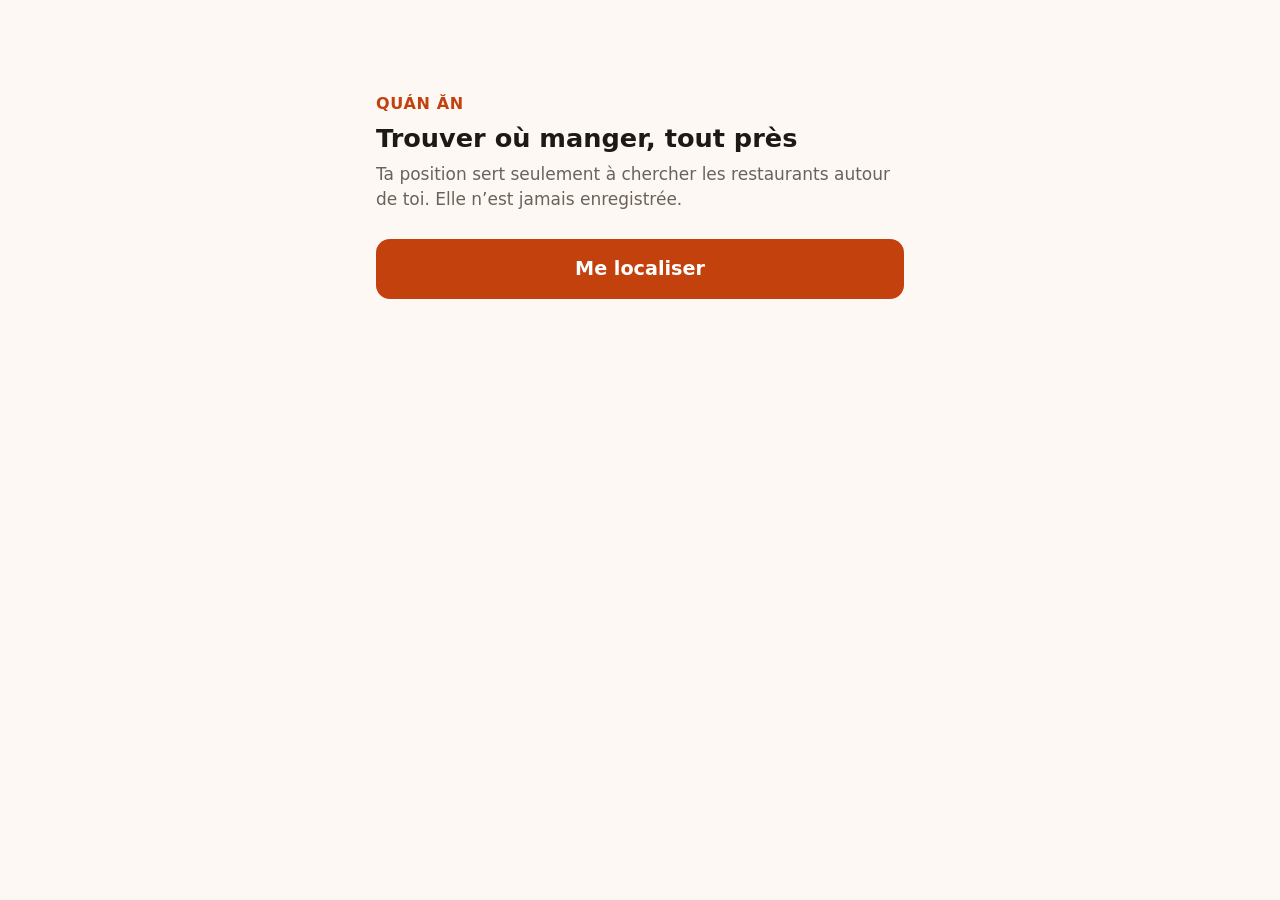
==== quan-an/index.html @ 2bb87a95 "Ajoute la PWA Quán ăn (restaurants au Vietnam) dans /quan-an/ Co-Authored-By: Claude Opus 5.5 <norep" ====
<!doctype html>
<html lang="fr">
<head>
  <meta charset="utf-8">
  <meta name="viewport" content="width=device-width, initial-scale=1, viewport-fit=cover">
  <title>Quán ăn — restaurants près de moi</title>
  <meta name="description" content="Trouver un restaurant au Vietnam et montrer sa commande en vietnamien.">
  <meta name="theme-color" content="#c2410c">
  <link rel="manifest" href="manifest.webmanifest">
  <link rel="icon" href="icons/icon-192.png" type="image/png">
  <link rel="apple-touch-icon" href="icons/icon-192.png">
  <meta name="apple-mobile-web-app-capable" content="yes">
  <link rel="stylesheet" href="src/style.css">
</head>
<body>
  <main id="app" aria-live="polite">
    <!-- Accueil -->
    <section id="screen-home" class="screen">
      <div class="hero">
        <p class="logo" lang="vi">Quán ăn</p>
        <h1>Trouver où manger, tout près</h1>
        <p class="lead">Ta position sert seulement à chercher les restaurants autour de toi. Elle n’est jamais enregistrée.</p>
      </div>
      <button id="btn-locate" class="btn primary big" type="button">Me localiser</button>
      <p id="home-status" class="status" role="status"></p>
    </section>

    <!-- Rayon + budget -->
    <section id="screen-search" class="screen" hidden>
      <h1>Ta recherche</h1>
      <form id="search-form" novalidate>
        <label for="budget" class="label">Ton budget</label>
        <div class="budget-field">
          <input id="budget" name="budget" type="text" inputmode="numeric" autocomplete="off"
                 placeholder="Montant en dongs" aria-describedby="budget-error">
          <span class="suffix" aria-hidden="true">₫</span>
        </div>
        <p id="budget-error" class="error" role="alert"></p>

        <p class="label" id="radius-label">Chercher dans un rayon de</p>
        <div class="radius-grid" role="group" aria-labelledby="radius-label">
          <button type="button" class="btn radius" value="1">1 km</button>
          <button type="button" class="btn radius" value="3">3 km</button>
          <button type="button" class="btn radius" value="5">5 km</button>
          <button type="button" class="btn radius" value="10">10 km</button>
        </div>
      </form>
      <button id="btn-relocate" class="btn link" type="button">Me relocaliser</button>
    </section>

    <!-- Chargement -->
    <section id="screen-loading" class="screen center" hidden>
      <div class="spinner" aria-hidden="true"></div>
      <p id="loading-text" class="status">Recherche…</p>
    </section>

    <!-- Résultats -->
    <section id="screen-results" class="screen" hidden>
      <header class="results-head">
        <h1 id="results-title">Résultats</h1>
        <button id="btn-new" class="btn secondary" type="button">Nouvelle recherche</button>
      </header>
      <div id="results-notice"></div>
      <ol id="results-list" class="cards"></ol>
    </section>

    <!-- Erreur -->
    <section id="screen-error" class="screen center" hidden>
      <h1 id="error-title">Oups</h1>
      <p id="error-text" class="lead"></p>
      <button id="btn-error-retry" class="btn primary big" type="button">Réessayer</button>
      <div id="error-saved"></div>
    </section>
  </main>

  <!-- Plein écran « Montrer » -->
  <div id="show" class="show" role="dialog" aria-modal="true" aria-labelledby="show-name" hidden>
    <p id="show-name" class="show-name" lang="vi"></p>
    <p id="show-phrase" class="show-phrase" lang="vi"></p>
    <button id="btn-close" class="btn secondary big" type="button">Fermer</button>
  </div>

  <template id="card-template">
    <li class="card">
      <p class="card-name" lang="vi"></p>
      <p class="card-meta"><span class="card-distance"></span> · <span class="card-type"></span></p>
      <div class="card-actions">
        <a class="btn secondary card-route" target="_blank" rel="noopener">Itinéraire</a>
        <button class="btn primary card-show" type="button">Montrer</button>
      </div>
    </li>
  </template>

  <script type="module" src="src/app.js"></script>
</body>
</html>
---- quan-an/src/style.css ----
:root {
  --bg: #fdf8f3;
  --surface: #ffffff;
  --text: #1c1917;
  --muted: #6b625b;
  --border: #e7ddd3;
  --accent: #c2410c;
  --accent-text: #ffffff;
  --accent-soft: #fde7d9;
  --error: #b91c1c;
  --radius: 14px;
  color-scheme: light dark;
}

@media (prefers-color-scheme: dark) {
  :root {
    --bg: #171412;
    --surface: #221e1b;
    --text: #f5efe9;
    --muted: #b3a89e;
    --border: #3a332e;
    --accent: #f97316;
    --accent-text: #1c1917;
    --accent-soft: #3b2417;
    --error: #f87171;
  }
}

* { box-sizing: border-box; }

html, body { margin: 0; }

body {
  background: var(--bg);
  color: var(--text);
  font-family: system-ui, -apple-system, "Segoe UI", Roboto, "Noto Sans", sans-serif;
  font-size: 17px;
  line-height: 1.45;
  -webkit-text-size-adjust: 100%;
}

main {
  max-width: 560px;
  margin: 0 auto;
  padding: max(20px, env(safe-area-inset-top)) 16px max(24px, env(safe-area-inset-bottom));
  min-height: 100dvh;
}

[hidden] { display: none !important; }

.screen { display: flex; flex-direction: column; gap: 16px; }
.screen.center { min-height: 70dvh; justify-content: center; align-items: stretch; text-align: center; }

h1 { font-size: 1.6rem; line-height: 1.2; margin: 0; }

.hero { margin: 8vh 0 12px; }
.logo { font-size: 1rem; font-weight: 700; letter-spacing: .04em; color: var(--accent); margin: 0 0 8px; text-transform: uppercase; }
.lead { color: var(--muted); margin: 8px 0 0; }
.status { color: var(--muted); min-height: 1.4em; margin: 0; }
.error { color: var(--error); font-weight: 600; min-height: 1.4em; margin: 4px 0 0; }

.label { display: block; font-weight: 600; margin: 12px 0 8px; }

.budget-field { position: relative; }
.budget-field input {
  width: 100%;
  font-size: 1.6rem;
  padding: 14px 48px 14px 16px;
  border: 2px solid var(--border);
  border-radius: var(--radius);
  background: var(--surface);
  color: var(--text);
}
.budget-field input:focus { outline: none; border-color: var(--accent); }
.budget-field input[aria-invalid="true"] { border-color: var(--error); }
.suffix { position: absolute; right: 16px; top: 50%; transform: translateY(-50%); font-size: 1.5rem; color: var(--muted); }

.btn {
  display: inline-flex; align-items: center; justify-content: center;
  min-height: 48px; padding: 10px 18px;
  font: inherit; font-weight: 600;
  border-radius: var(--radius);
  border: 2px solid transparent;
  cursor: pointer; text-decoration: none;
  -webkit-tap-highlight-color: transparent;
}
.btn:focus-visible { outline: 3px solid var(--accent); outline-offset: 2px; }
.btn.primary { background: var(--accent); color: var(--accent-text); }
.btn.secondary { background: var(--surface); color: var(--text); border-color: var(--border); }
.btn.link { background: none; color: var(--accent); padding: 8px; align-self: center; }
.btn.big { min-height: 60px; font-size: 1.2rem; }
.btn:active { transform: scale(.98); }

.radius-grid { display: grid; grid-template-columns: repeat(2, 1fr); gap: 12px; }
.btn.radius { min-height: 72px; font-size: 1.4rem; background: var(--accent-soft); color: var(--text); border-color: var(--border); }

.results-head { display: flex; align-items: center; justify-content: space-between; gap: 12px; flex-wrap: wrap; }

.notice {
  background: var(--accent-soft);
  border-radius: var(--radius);
  padding: 12px 14px;
  margin: 0;
}

.cards { list-style: none; padding: 0; margin: 0; display: flex; flex-direction: column; gap: 12px; }
.card {
  background: var(--surface);
  border: 1px solid var(--border);
  border-radius: var(--radius);
  padding: 16px;
}
.card-name { font-size: 1.6rem; font-weight: 700; line-height: 1.2; margin: 0 0 6px; overflow-wrap: anywhere; }
.card-meta { color: var(--muted); margin: 0 0 12px; }
.card-distance { font-weight: 700; color: var(--text); }
.card-actions { display: grid; grid-template-columns: 1fr 1fr; gap: 10px; }

.empty { text-align: center; display: flex; flex-direction: column; gap: 12px; padding: 24px 0; }
.empty p { font-size: 1.3rem; font-weight: 700; margin: 0; }

.saved { text-align: left; margin-top: 24px; display: flex; flex-direction: column; gap: 12px; }

.spinner {
  width: 48px; height: 48px; margin: 0 auto;
  border: 5px solid var(--accent-soft); border-top-color: var(--accent);
  border-radius: 50%;
  animation: spin 0.9s linear infinite;
}
@keyframes spin { to { transform: rotate(360deg); } }
@media (prefers-reduced-motion: reduce) { .spinner { animation-duration: 3s; } }

/* Plein écran « Montrer » : toujours clair et très contrasté pour le personnel */
.show {
  position: fixed; inset: 0; z-index: 10;
  background: #ffffff; color: #000000;
  display: flex; flex-direction: column; justify-content: center; gap: 28px;
  padding: max(24px, env(safe-area-inset-top)) 20px max(24px, env(safe-area-inset-bottom));
  overflow-y: auto;
}
.show-name { font-size: clamp(2rem, 9vw, 3.4rem); font-weight: 800; line-height: 1.15; margin: 0; overflow-wrap: anywhere; }
.show-phrase { font-size: clamp(1.7rem, 7.5vw, 2.8rem); font-weight: 600; line-height: 1.3; margin: 0; }
.show .btn.secondary { background: #f3f3f3; color: #000; border-color: #d4d4d4; }
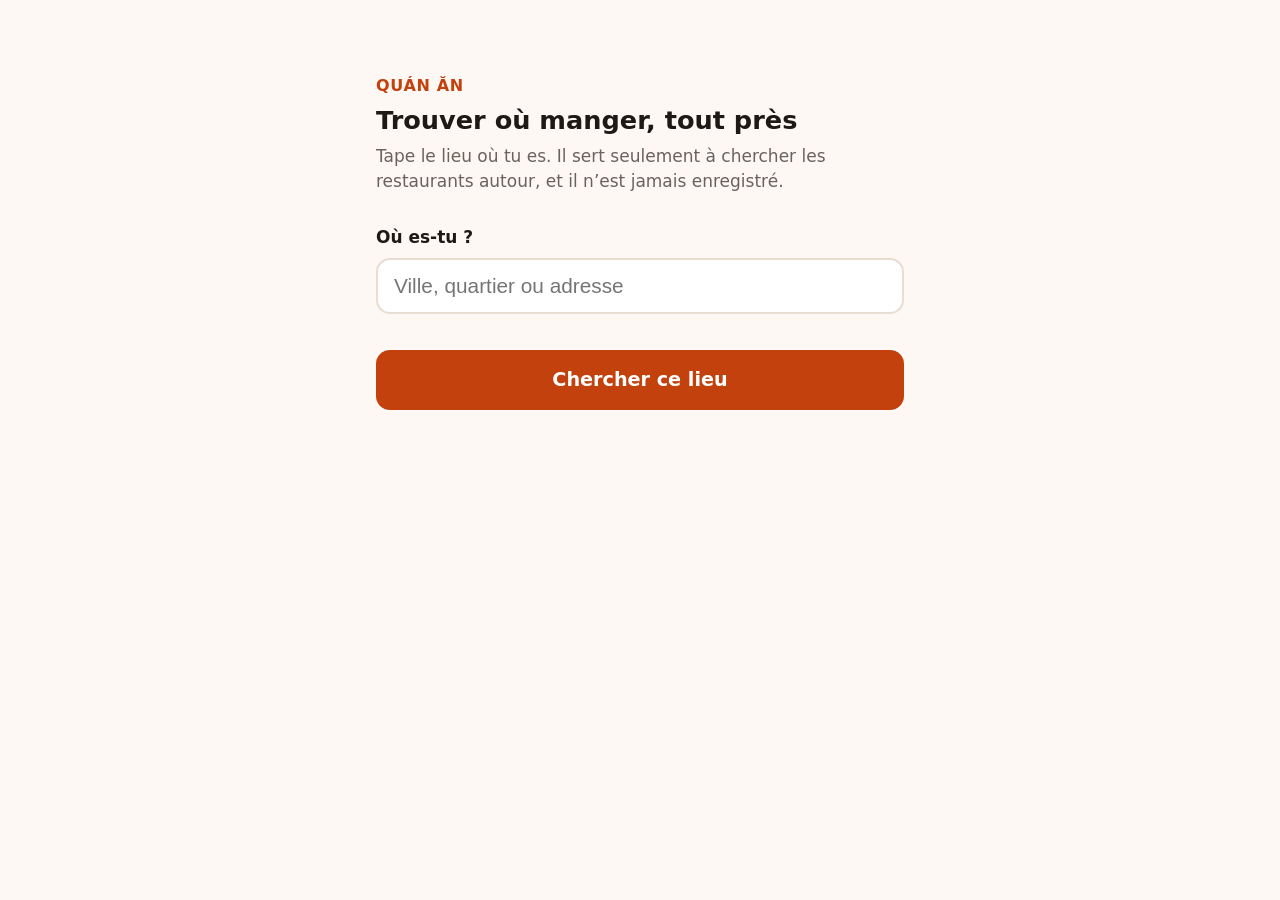
==== commit 402fbe8f: "Quán ăn : demande le lieu au lieu d'utiliser le GPS Co-Authored-By: Claude Opus 5.5 <noreply@anthrop" ====
--- a/quan-an/index.html
+++ b/quan-an/index.html
@@ -19,15 +19,26 @@
       <div class="hero">
         <p class="logo" lang="vi">Quán ăn</p>
         <h1>Trouver où manger, tout près</h1>
-        <p class="lead">Ta position sert seulement à chercher les restaurants autour de toi. Elle n’est jamais enregistrée.</p>
+        <p class="lead">Tape le lieu où tu es. Il sert seulement à chercher les restaurants autour, et il n’est jamais enregistré.</p>
       </div>
-      <button id="btn-locate" class="btn primary big" type="button">Me localiser</button>
+      <form id="place-form" novalidate>
+        <label for="place" class="label">Où es-tu ?</label>
+        <input id="place" name="place" class="text-input" type="text" autocomplete="off" enterkeyhint="search"
+               placeholder="Ville, quartier ou adresse" aria-describedby="place-error">
+        <p id="place-error" class="error" role="alert"></p>
+        <button id="btn-place" class="btn primary big full" type="submit">Chercher ce lieu</button>
+      </form>
       <p id="home-status" class="status" role="status"></p>
+      <div id="place-choices" hidden>
+        <p class="label">Lequel ?</p>
+        <ul id="place-list" class="choices"></ul>
+      </div>
     </section>
 
     <!-- Rayon + budget -->
     <section id="screen-search" class="screen" hidden>
       <h1>Ta recherche</h1>
+      <p class="place-current">Autour de <strong id="place-label" lang="vi"></strong></p>
       <form id="search-form" novalidate>
         <label for="budget" class="label">Ton budget</label>
         <div class="budget-field">
@@ -45,7 +56,7 @@
           <button type="button" class="btn radius" value="10">10 km</button>
         </div>
       </form>
-      <button id="btn-relocate" class="btn link" type="button">Me relocaliser</button>
+      <button id="btn-change-place" class="btn link" type="button">Changer de lieu</button>
     </section>
 
     <!-- Chargement -->
--- a/quan-an/src/style.css
+++ b/quan-an/src/style.css
@@ -53,13 +53,30 @@
 
 h1 { font-size: 1.6rem; line-height: 1.2; margin: 0; }
 
-.hero { margin: 8vh 0 12px; }
+.hero { margin: 6vh 0 4px; }
 .logo { font-size: 1rem; font-weight: 700; letter-spacing: .04em; color: var(--accent); margin: 0 0 8px; text-transform: uppercase; }
 .lead { color: var(--muted); margin: 8px 0 0; }
 .status { color: var(--muted); min-height: 1.4em; margin: 0; }
 .error { color: var(--error); font-weight: 600; min-height: 1.4em; margin: 4px 0 0; }
 
 .label { display: block; font-weight: 600; margin: 12px 0 8px; }
+
+.text-input {
+  width: 100%;
+  font-size: 1.3rem;
+  padding: 14px 16px;
+  border: 2px solid var(--border);
+  border-radius: var(--radius);
+  background: var(--surface);
+  color: var(--text);
+}
+.text-input:focus { outline: none; border-color: var(--accent); }
+.text-input[aria-invalid="true"] { border-color: var(--error); }
+.btn.full { width: 100%; margin-top: 8px; }
+.choices { list-style: none; padding: 0; margin: 0; display: flex; flex-direction: column; gap: 10px; }
+.choices .btn { width: 100%; justify-content: flex-start; text-align: left; font-weight: 500; line-height: 1.3; }
+.place-current { margin: 0; color: var(--muted); overflow-wrap: anywhere; }
+.place-current strong { color: var(--text); }
 
 .budget-field { position: relative; }
 .budget-field input {
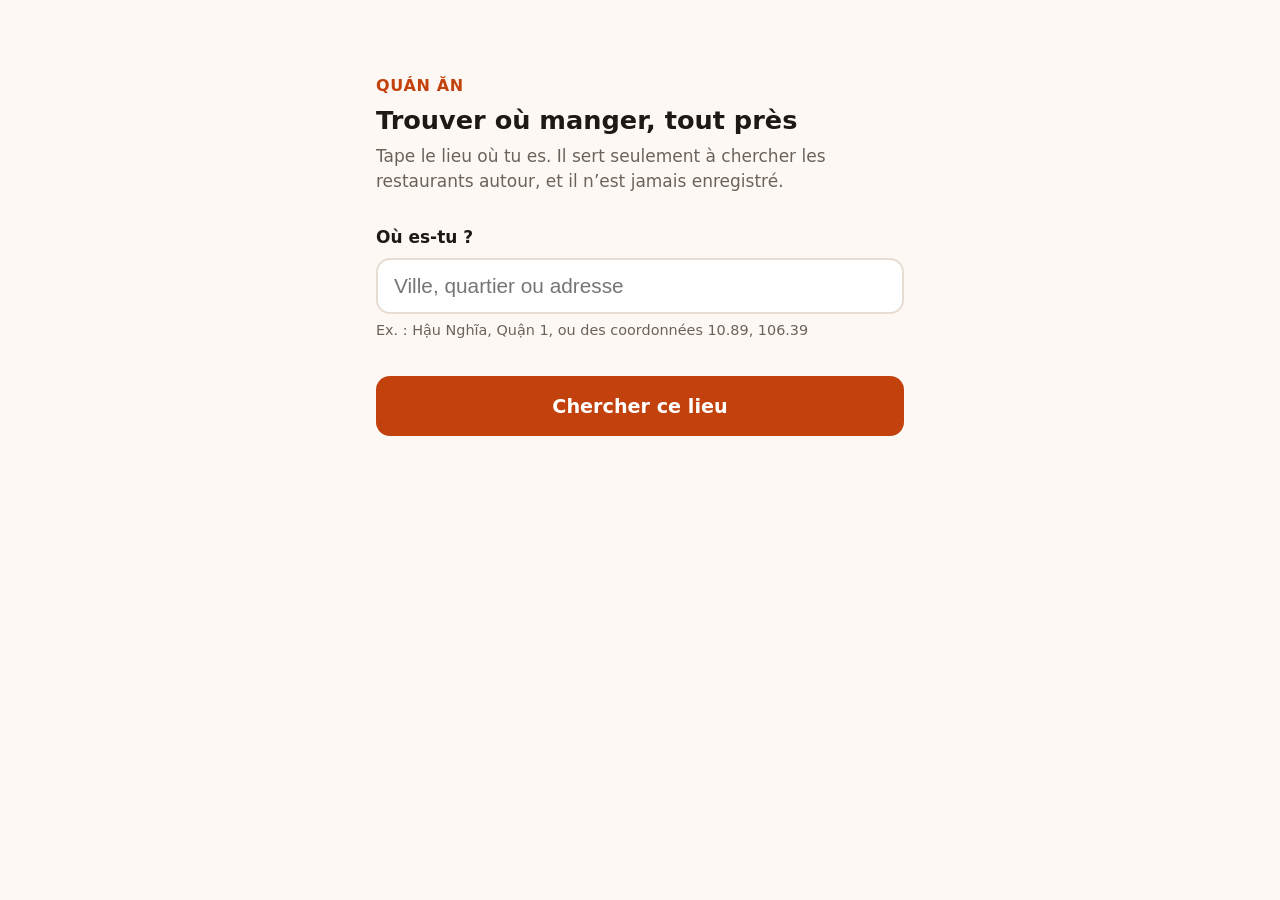
==== commit ec23fdce: "Quán ăn : recherche de lieu plus robuste, toujours la dernière version en ligne Co-Authored-By: Clau" ====
--- a/quan-an/index.html
+++ b/quan-an/index.html
@@ -25,6 +25,7 @@
         <label for="place" class="label">Où es-tu ?</label>
         <input id="place" name="place" class="text-input" type="text" autocomplete="off" enterkeyhint="search"
                placeholder="Ville, quartier ou adresse" aria-describedby="place-error">
+        <p class="hint">Ex. : Hậu Nghĩa, Quận 1, ou des coordonnées 10.89, 106.39</p>
         <p id="place-error" class="error" role="alert"></p>
         <button id="btn-place" class="btn primary big full" type="submit">Chercher ce lieu</button>
       </form>
@@ -96,12 +97,20 @@
       <p class="card-name" lang="vi"></p>
       <p class="card-meta"><span class="card-distance"></span> · <span class="card-type"></span></p>
       <div class="card-actions">
+        <a class="btn secondary card-map" target="_blank" rel="noopener">Voir sur Maps</a>
         <a class="btn secondary card-route" target="_blank" rel="noopener">Itinéraire</a>
         <button class="btn primary card-show" type="button">Montrer</button>
       </div>
     </li>
   </template>
 
+  <div id="fatal" class="fatal" role="alert" hidden>
+    Un problème est survenu. <button type="button" class="btn secondary" onclick="location.reload()">Recharger la page</button>
+  </div>
+  <script>
+    window.addEventListener('error', function () { var f = document.getElementById('fatal'); if (f) f.hidden = false; });
+  </script>
+  <script nomodule>document.getElementById('fatal').hidden = false; document.getElementById('fatal').firstChild.textContent = 'Ce navigateur est trop ancien pour l’appli. ';</script>
   <script type="module" src="src/app.js"></script>
 </body>
 </html>
--- a/quan-an/src/style.css
+++ b/quan-an/src/style.css
@@ -75,6 +75,7 @@
 .btn.full { width: 100%; margin-top: 8px; }
 .choices { list-style: none; padding: 0; margin: 0; display: flex; flex-direction: column; gap: 10px; }
 .choices .btn { width: 100%; justify-content: flex-start; text-align: left; font-weight: 500; line-height: 1.3; }
+.hint { color: var(--muted); font-size: .9rem; margin: 6px 0 0; }
 .place-current { margin: 0; color: var(--muted); overflow-wrap: anywhere; }
 .place-current strong { color: var(--text); }
 
@@ -131,6 +132,7 @@
 .card-meta { color: var(--muted); margin: 0 0 12px; }
 .card-distance { font-weight: 700; color: var(--text); }
 .card-actions { display: grid; grid-template-columns: 1fr 1fr; gap: 10px; }
+.card-show { grid-column: 1 / -1; }
 
 .empty { text-align: center; display: flex; flex-direction: column; gap: 12px; padding: 24px 0; }
 .empty p { font-size: 1.3rem; font-weight: 700; margin: 0; }
@@ -157,3 +159,10 @@
 .show-name { font-size: clamp(2rem, 9vw, 3.4rem); font-weight: 800; line-height: 1.15; margin: 0; overflow-wrap: anywhere; }
 .show-phrase { font-size: clamp(1.7rem, 7.5vw, 2.8rem); font-weight: 600; line-height: 1.3; margin: 0; }
 .show .btn.secondary { background: #f3f3f3; color: #000; border-color: #d4d4d4; }
+
+.fatal {
+  position: fixed; left: 12px; right: 12px; bottom: max(12px, env(safe-area-inset-bottom)); z-index: 20;
+  background: var(--error); color: #fff; font-weight: 600;
+  border-radius: var(--radius); padding: 12px 14px;
+  display: flex; align-items: center; justify-content: space-between; gap: 12px; flex-wrap: wrap;
+}
